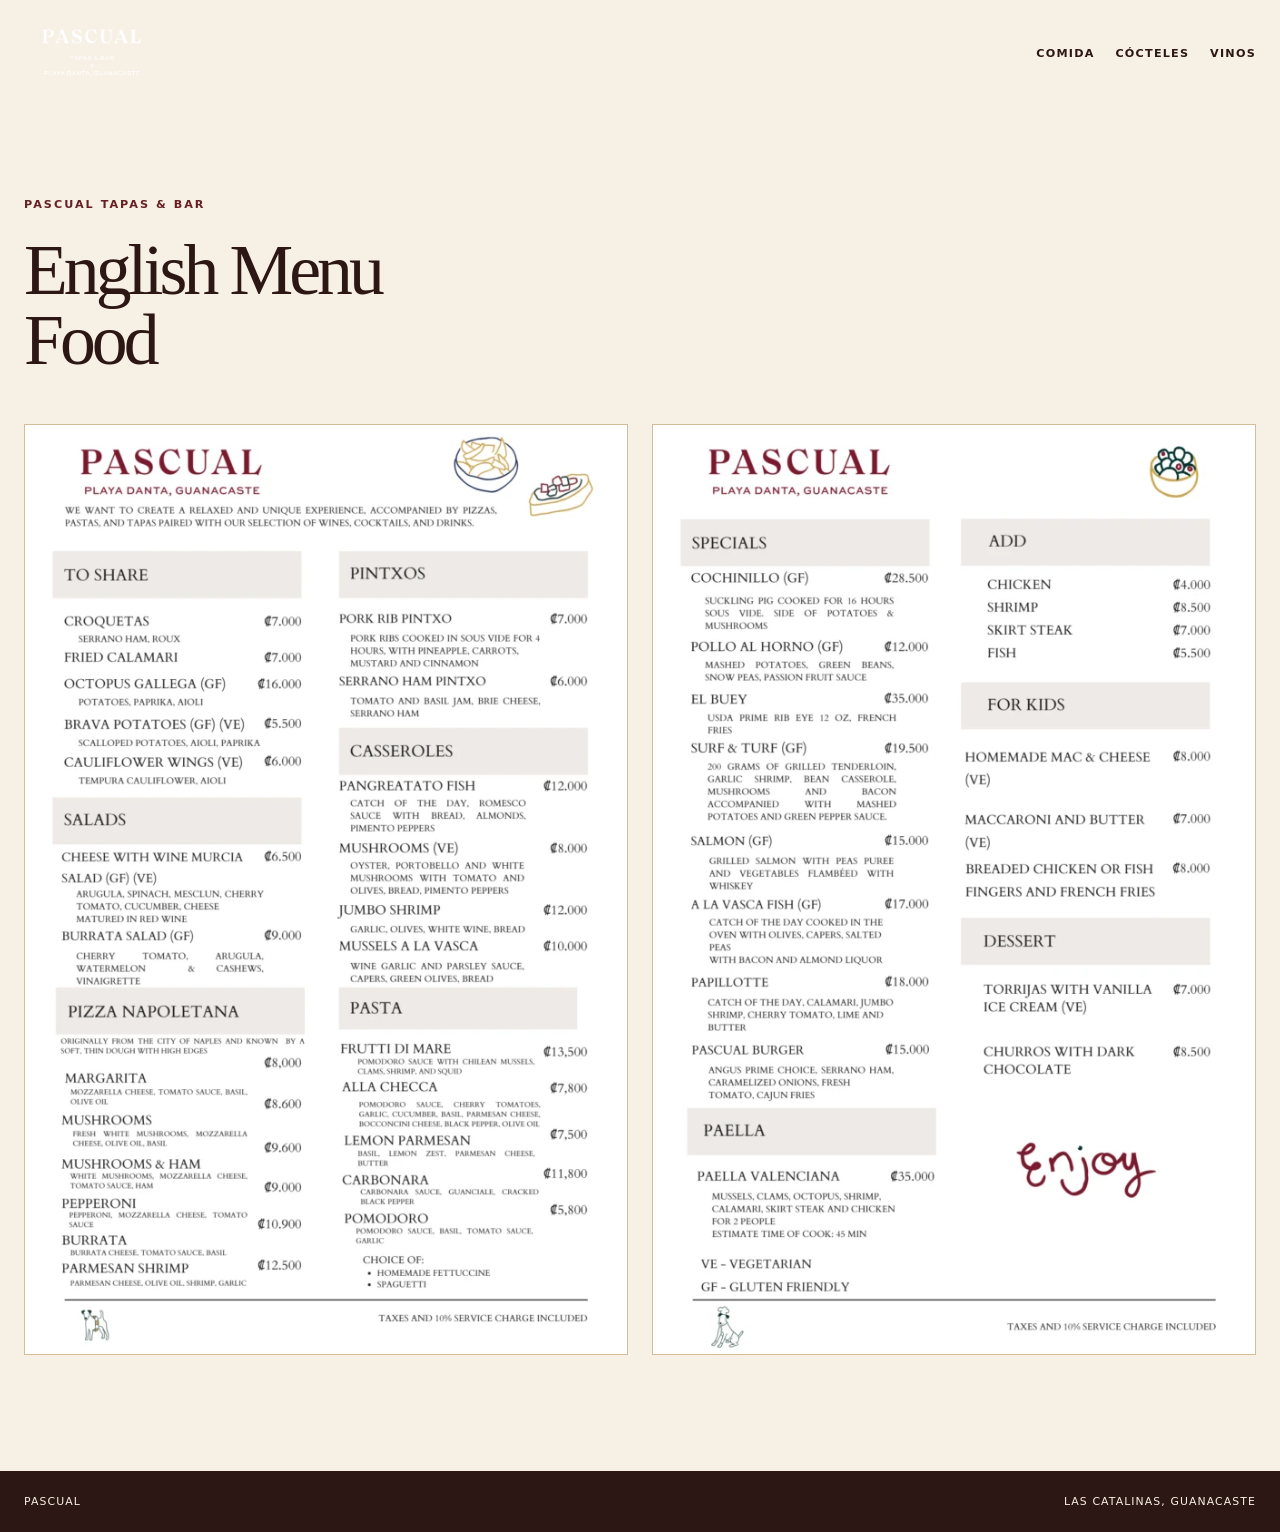
==== menu-english-food/index.html @ 980f8a2a "Build Pascual static site and redirects" ====
<!doctype html><html lang="en"><head><meta charset="utf-8"><meta name="viewport" content="width=device-width,initial-scale=1"><meta name="description" content="English food menu for Pascual Tapas & Bar in Las Catalinas, Guanacaste."><link rel="canonical" href="https://www.pascualcr.com/menu-english-food/"><title>English Menu — Food | Pascual</title><link rel="stylesheet" href="../assets/css/site.css"></head><body><header class="site-header"><a class="brand" href="/" aria-label="Pascual home"><img src="../assets/images/pascual-logo.webp" width="640" height="346" alt="Pascual Tapas & Bar"></a><nav aria-label="Menus"><a href="/menu-espanol-comida/">Comida</a><a href="/menu-espanol-cocteles/">Cócteles</a><a href="/menu-espanol-vinos/">Vinos</a></nav></header><main class="menu-page wrap"><p class="eyebrow">Pascual Tapas & Bar</p><h1>English Menu<br>Food</h1><div class="menu-pages"><img src="../assets/images/en-food-1.webp" width="663" height="1024" alt="English food menu, page 1"><img src="../assets/images/en-food-2.webp" width="663" height="1024" alt="English food menu, page 2" loading="lazy"></div></main><footer class="site-footer"><a href="/">Pascual</a><span>Las Catalinas, Guanacaste</span></footer></body></html>
---- assets/css/site.css ----
:root { --ink: #2d1715; --wine: #661f22; --cream: #f7f0e5; --sand: #e7d3b5; --line: #d5bd9c; color: var(--ink); font-family: Georgia, "Times New Roman", serif; background: var(--cream); }
* { box-sizing: border-box; }
html { scroll-behavior: smooth; }
body { margin: 0; }
a { color: inherit; }
.site-header { align-items: center; display: flex; justify-content: space-between; margin: auto; max-width: 82rem; min-height: 6.75rem; padding: .85rem 1.5rem; }
.brand { display: block; width: 8.5rem; }
.brand img { display: block; height: auto; width: 100%; }
nav { display: flex; font: 600 .7rem/1.2 system-ui, sans-serif; gap: 1.3rem; letter-spacing: .11em; text-transform: uppercase; }
nav a, .site-footer a { text-decoration: none; }
nav a:hover, nav a:focus-visible, .site-footer a:hover, .site-footer a:focus-visible { text-decoration: underline; text-underline-offset: .25em; }
.hero { background: var(--wine); color: var(--cream); display: grid; grid-template-columns: minmax(0, 1fr) minmax(20rem, 1fr); min-height: min(44rem, calc(100svh - 6.75rem)); }
.hero__copy { align-self: center; padding: clamp(3rem, 8vw, 8rem); }
.eyebrow { color: currentColor; font: 700 .7rem/1.2 system-ui, sans-serif; letter-spacing: .18em; margin: 0 0 1.5rem; text-transform: uppercase; }
h1, h2 { font-weight: 400; letter-spacing: -.055em; line-height: .98; }
h1 { font-size: clamp(3rem, 5.6vw, 6rem); margin: 0; max-width: 12ch; }
h2 { font-size: clamp(2.5rem, 5vw, 5.25rem); margin: 0; max-width: 15ch; }
.hero__lede { font: 400 clamp(1rem, 1.5vw, 1.2rem)/1.55 system-ui, sans-serif; margin: 1.75rem 0 2rem; max-width: 34rem; }
.button { border: 1px solid currentColor; display: inline-block; font: 700 .7rem/1 system-ui, sans-serif; letter-spacing: .12em; padding: 1rem 1.25rem; text-decoration: none; text-transform: uppercase; }
.button:hover, .button:focus-visible { background: var(--cream); color: var(--wine); }
.hero__image { height: 100%; min-height: 27rem; object-fit: cover; width: 100%; }
.wrap { margin: auto; max-width: 82rem; padding: clamp(4rem, 9vw, 8rem) 1.5rem; }
.about { display: grid; gap: 2rem; grid-template-columns: minmax(12rem, .7fr) minmax(20rem, 1.3fr); }
.about .eyebrow, .section-heading .eyebrow, .menu-page .eyebrow { color: var(--wine); }
.about__copy { font: 400 1.05rem/1.7 system-ui, sans-serif; margin-top: 2rem; max-width: 37rem; }
.about__copy p { margin: 0 0 1rem; }
.menu { border-top: 1px solid var(--line); }
.section-heading { margin-bottom: 2.7rem; }
.menu-grid { display: grid; gap: 1px; grid-template-columns: repeat(4, 1fr); }
.menu-card { background: var(--wine); color: var(--cream); min-height: 14rem; padding: 1.5rem; text-decoration: none; transition: background .18s ease; }
.menu-card:nth-child(even) { background: var(--ink); }
.menu-card:hover, .menu-card:focus-visible { background: #9b3e36; }
.menu-card span { display: block; font-size: clamp(1.9rem, 2.7vw, 3rem); letter-spacing: -.05em; margin-bottom: .5rem; }
.menu-card small { font: 600 .68rem/1.2 system-ui, sans-serif; letter-spacing: .13em; text-transform: uppercase; }
.gallery { display: grid; grid-template-columns: 1.15fr 1fr 1fr; }
.gallery img { aspect-ratio: 1 / 1; height: 100%; object-fit: cover; width: 100%; }
.visit { background: var(--sand); color: var(--ink); text-align: center; }
.visit h2 { margin-left: auto; margin-right: auto; }
.visit a { font: 600 .75rem/1.2 system-ui, sans-serif; letter-spacing: .1em; text-decoration-thickness: 1px; text-underline-offset: .35em; text-transform: uppercase; }
.site-footer { align-items: center; background: var(--ink); color: var(--cream); display: flex; font: .68rem/1.2 system-ui, sans-serif; justify-content: space-between; letter-spacing: .1em; padding: 1.5rem; text-transform: uppercase; }
.menu-page { min-height: calc(100svh - 10rem); padding-top: clamp(3rem, 7vw, 6rem); }
.menu-page__intro { font: 400 1rem/1.6 system-ui, sans-serif; margin: 1.5rem 0 2.5rem; }
.menu-pages { display: grid; gap: 1.5rem; grid-template-columns: repeat(auto-fit, minmax(min(100%, 22rem), 1fr)); margin-top: 3rem; max-width: 78rem; }
.menu-pages img { border: 1px solid var(--line); height: auto; width: 100%; }
@media (max-width: 700px) { .site-header { min-height: 5.5rem; } nav { gap: .75rem; } .brand { width: 6.7rem; } .hero { grid-template-columns: 1fr; } .hero__copy { padding-bottom: 4rem; padding-top: 4rem; } .hero__image { min-height: 22rem; } .about { grid-template-columns: 1fr; } .menu-grid { grid-template-columns: repeat(2, 1fr); } .menu-card { min-height: 10rem; } .gallery { grid-template-columns: repeat(3, 1fr); } .site-footer { gap: 1rem; } }
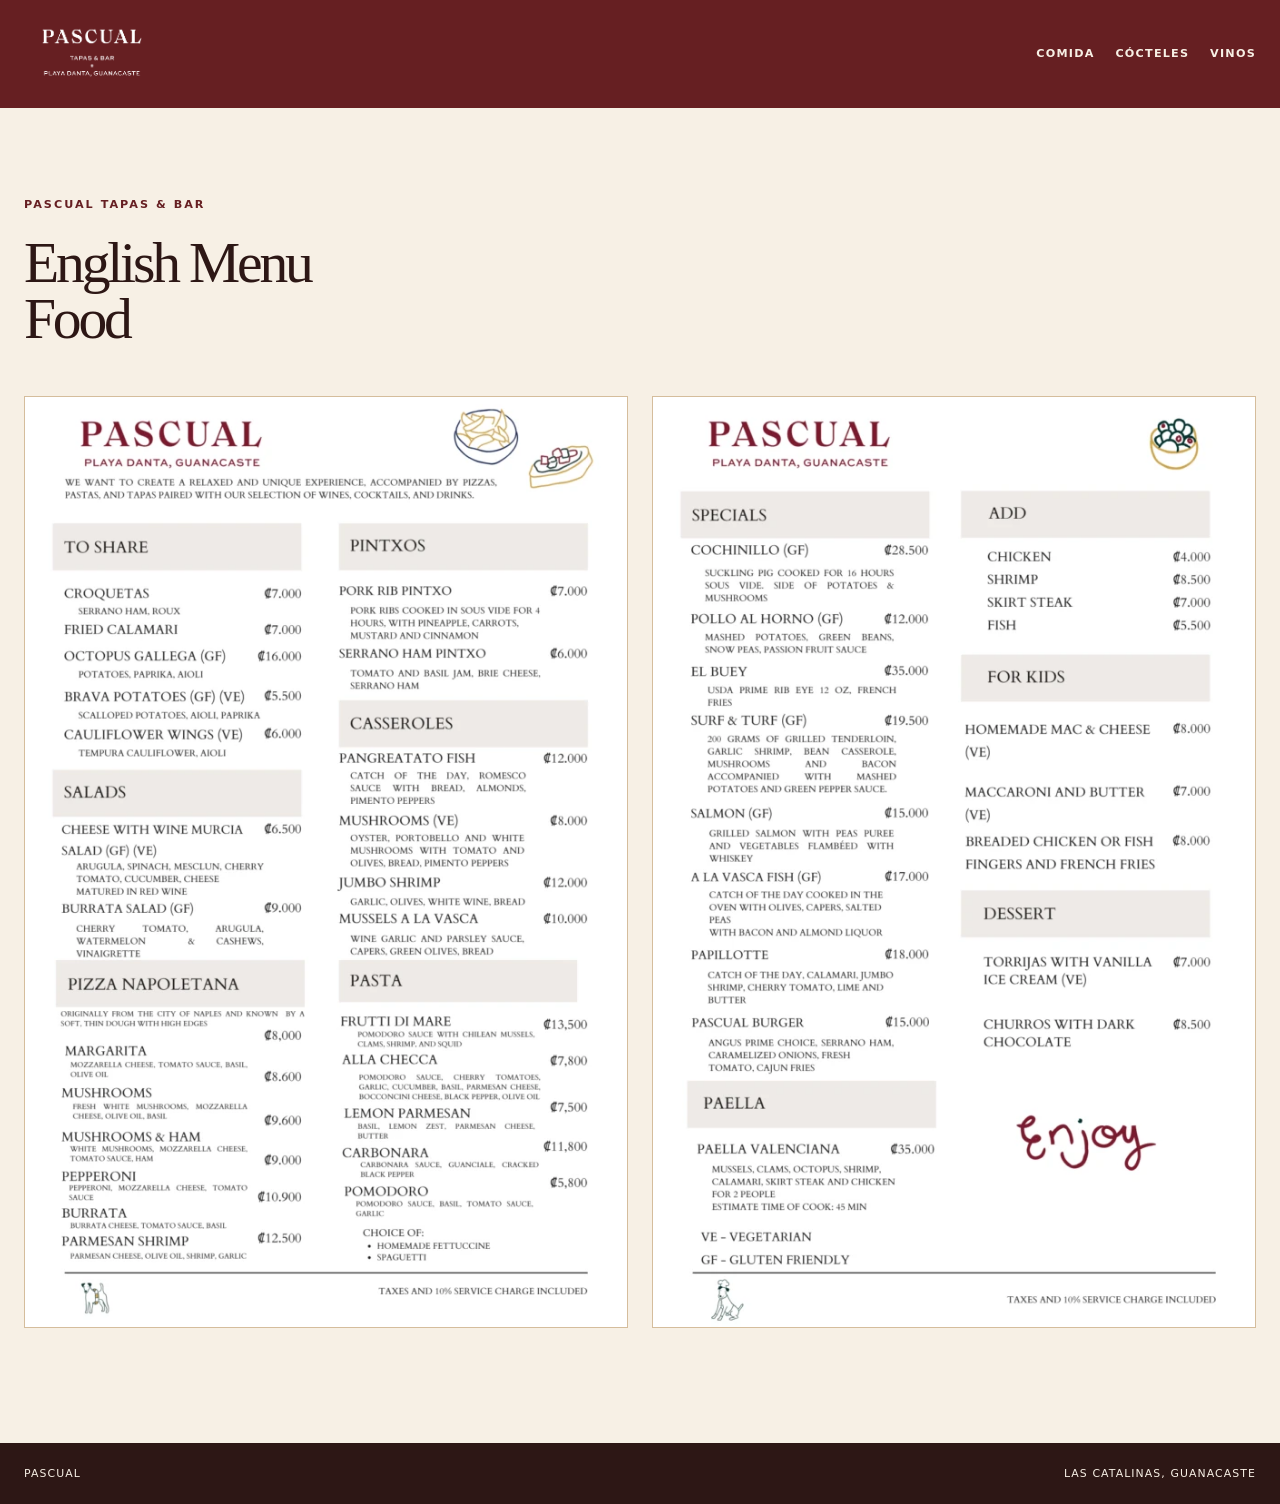
==== commit d1563702: "Add Google Analytics tracking" ====
--- a/menu-english-food/index.html
+++ b/menu-english-food/index.html
@@ -1 +1,32 @@
-<!doctype html><html lang="en"><head><meta charset="utf-8"><meta name="viewport" content="width=device-width,initial-scale=1"><meta name="description" content="English food menu for Pascual Tapas & Bar in Las Catalinas, Guanacaste."><link rel="canonical" href="https://www.pascualcr.com/menu-english-food/"><title>English Menu — Food | Pascual</title><link rel="stylesheet" href="../assets/css/site.css"></head><body><header class="site-header"><a class="brand" href="/" aria-label="Pascual home"><img src="../assets/images/pascual-logo.webp" width="640" height="346" alt="Pascual Tapas & Bar"></a><nav aria-label="Menus"><a href="/menu-espanol-comida/">Comida</a><a href="/menu-espanol-cocteles/">Cócteles</a><a href="/menu-espanol-vinos/">Vinos</a></nav></header><main class="menu-page wrap"><p class="eyebrow">Pascual Tapas & Bar</p><h1>English Menu<br>Food</h1><div class="menu-pages"><img src="../assets/images/en-food-1.webp" width="663" height="1024" alt="English food menu, page 1"><img src="../assets/images/en-food-2.webp" width="663" height="1024" alt="English food menu, page 2" loading="lazy"></div></main><footer class="site-footer"><a href="/">Pascual</a><span>Las Catalinas, Guanacaste</span></footer></body></html>
+<!DOCTYPE html>
+<html lang="en">
+  <head>
+    <!-- Google tag (gtag.js) -->
+    <script async src="https://www.googletagmanager.com/gtag/js?id=G-DFFGR6RVNK"></script>
+    <script>window.dataLayer=window.dataLayer||[];function gtag(){dataLayer.push(arguments);}gtag('js',new Date());gtag('config','G-DFFGR6RVNK');</script>
+  <meta name="generator" content="HTML Tidy for HTML5 for Apple macOS version 5.8.0">
+  <meta charset="utf-8">
+  <meta name="viewport" content="width=device-width,initial-scale=1">
+  <meta name="description" content="English food menu for Pascual Tapas &amp; Bar in Las Catalinas, Guanacaste.">
+  <link rel="canonical" href="https://www.pascualcr.com/menu-english-food/">
+  <title>English Menu — Food | Pascual</title>
+  <link rel="stylesheet" href="../assets/css/site.css">
+</head>
+<body>
+  <header class="site-header">
+    <a class="brand" href="/" aria-label="Pascual home"><img src="../assets/images/pascual-logo.webp" width="640" height="346" alt="Pascual Tapas &amp; Bar"></a>
+    <nav aria-label="Menus">
+      <a href="/menu-espanol-comida/">Comida</a><a href="/menu-espanol-cocteles/">Cócteles</a><a href="/menu-espanol-vinos/">Vinos</a>
+    </nav>
+  </header>
+  <main class="menu-page wrap">
+    <p class="eyebrow">Pascual Tapas & Bar</p>
+    <h1>English Menu<br>
+    Food</h1>
+    <div class="menu-pages"><img src="../assets/images/en-food-1.webp" width="663" height="1024" alt="English food menu, page 1"><img src="../assets/images/en-food-2.webp" width="663" height="1024" alt="English food menu, page 2" loading="lazy"></div>
+  </main>
+  <footer class="site-footer">
+    <a href="/">Pascual</a><span>Las Catalinas, Guanacaste</span>
+  </footer>
+</body>
+</html>
--- a/assets/css/site.css
+++ b/assets/css/site.css
@@ -3,19 +3,19 @@
 html { scroll-behavior: smooth; }
 body { margin: 0; }
 a { color: inherit; }
-.site-header { align-items: center; display: flex; justify-content: space-between; margin: auto; max-width: 82rem; min-height: 6.75rem; padding: .85rem 1.5rem; }
+.site-header { align-items: center; background: var(--wine); color: var(--cream); display: flex; justify-content: space-between; min-height: 6.75rem; padding: .85rem max(1.5rem, calc((100% - 79rem) / 2)); }
 .brand { display: block; width: 8.5rem; }
 .brand img { display: block; height: auto; width: 100%; }
 nav { display: flex; font: 600 .7rem/1.2 system-ui, sans-serif; gap: 1.3rem; letter-spacing: .11em; text-transform: uppercase; }
 nav a, .site-footer a { text-decoration: none; }
 nav a:hover, nav a:focus-visible, .site-footer a:hover, .site-footer a:focus-visible { text-decoration: underline; text-underline-offset: .25em; }
 .hero { background: var(--wine); color: var(--cream); display: grid; grid-template-columns: minmax(0, 1fr) minmax(20rem, 1fr); min-height: min(44rem, calc(100svh - 6.75rem)); }
-.hero__copy { align-self: center; padding: clamp(3rem, 8vw, 8rem); }
+.hero__copy { align-self: center; padding: clamp(3rem, 5vw, 5rem); }
 .eyebrow { color: currentColor; font: 700 .7rem/1.2 system-ui, sans-serif; letter-spacing: .18em; margin: 0 0 1.5rem; text-transform: uppercase; }
 h1, h2 { font-weight: 400; letter-spacing: -.055em; line-height: .98; }
-h1 { font-size: clamp(3rem, 5.6vw, 6rem); margin: 0; max-width: 12ch; }
+h1 { font-size: clamp(3rem, 4.5vw, 5rem); margin: 0; max-width: 12ch; }
 h2 { font-size: clamp(2.5rem, 5vw, 5.25rem); margin: 0; max-width: 15ch; }
-.hero__lede { font: 400 clamp(1rem, 1.5vw, 1.2rem)/1.55 system-ui, sans-serif; margin: 1.75rem 0 2rem; max-width: 34rem; }
+.hero__lede { font: 400 clamp(1rem, 1.5vw, 1.2rem)/1.55 system-ui, sans-serif; margin: 1.1rem 0 1.5rem; max-width: 34rem; }
 .button { border: 1px solid currentColor; display: inline-block; font: 700 .7rem/1 system-ui, sans-serif; letter-spacing: .12em; padding: 1rem 1.25rem; text-decoration: none; text-transform: uppercase; }
 .button:hover, .button:focus-visible { background: var(--cream); color: var(--wine); }
 .hero__image { height: 100%; min-height: 27rem; object-fit: cover; width: 100%; }
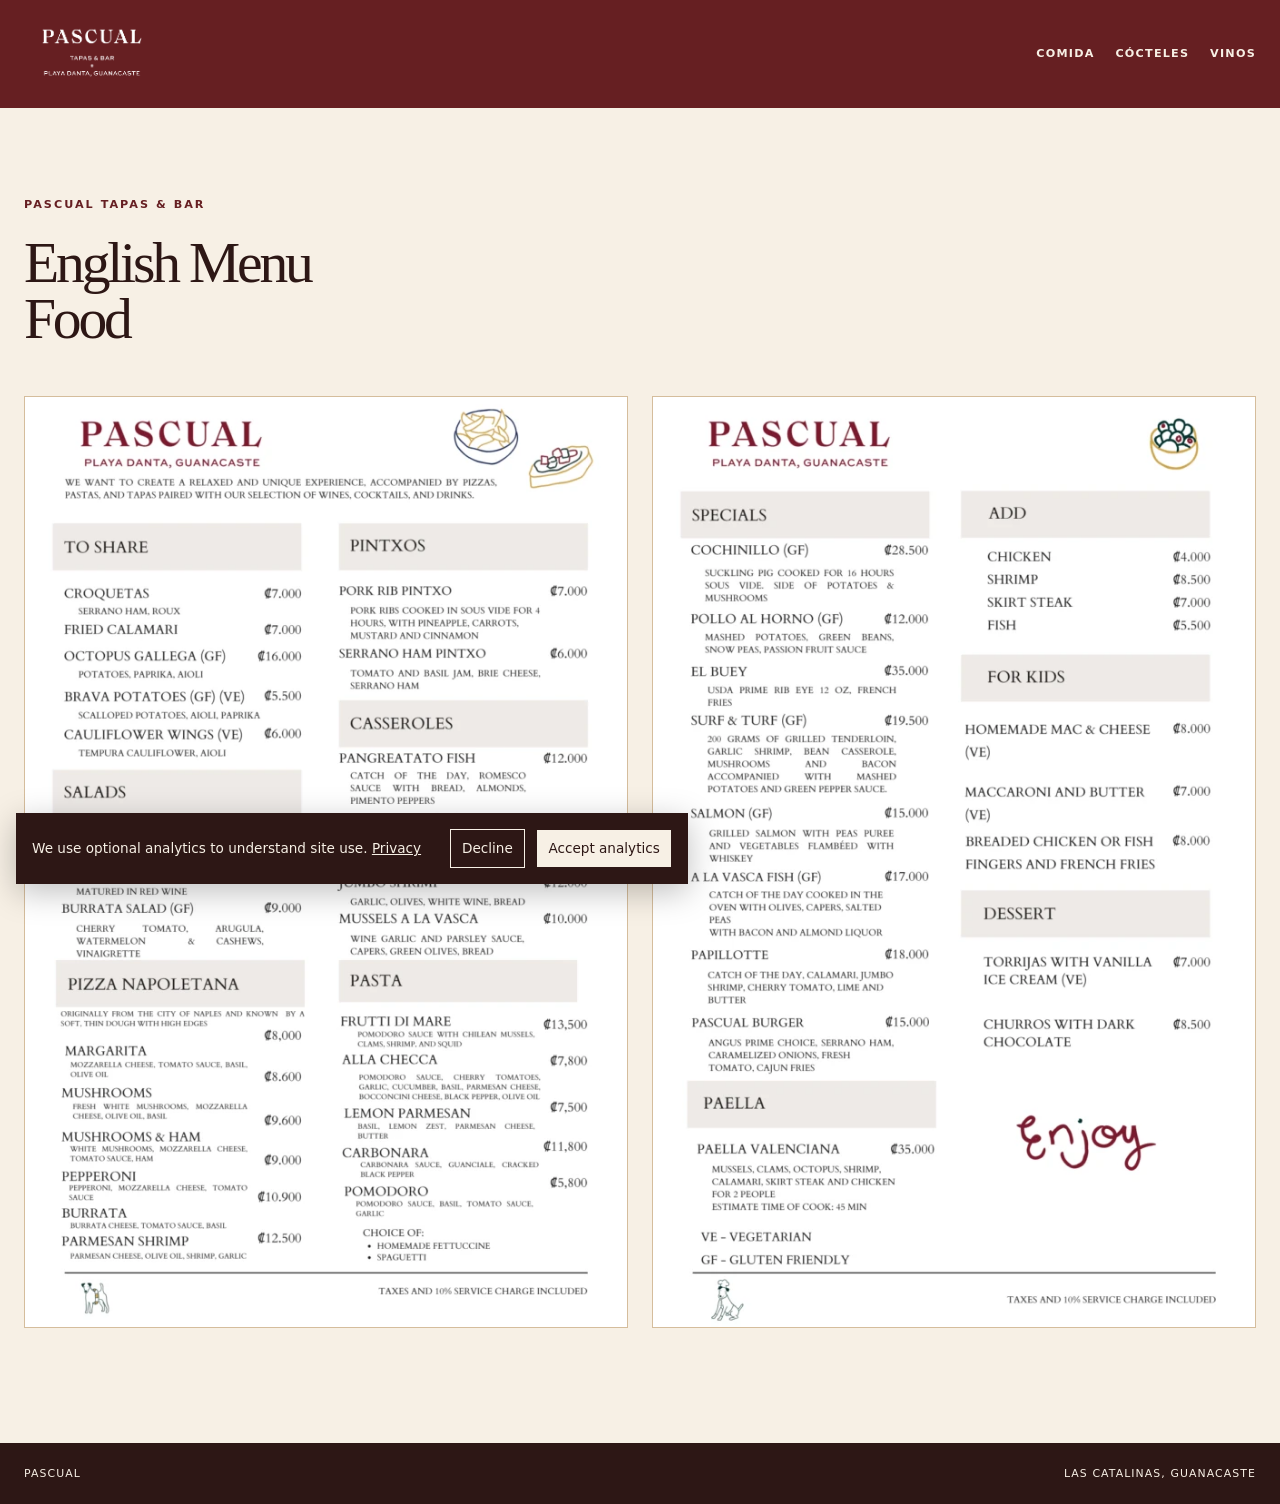
==== commit 9f0724d3: "Add consent-based analytics and social metadata" ====
--- a/menu-english-food/index.html
+++ b/menu-english-food/index.html
@@ -1,18 +1,21 @@
 <!DOCTYPE html>
 <html lang="en">
   <head>
-    <!-- Google tag (gtag.js) -->
-    <script async src="https://www.googletagmanager.com/gtag/js?id=G-DFFGR6RVNK"></script>
-    <script>window.dataLayer=window.dataLayer||[];function gtag(){dataLayer.push(arguments);}gtag('js',new Date());gtag('config','G-DFFGR6RVNK');</script>
-  <meta name="generator" content="HTML Tidy for HTML5 for Apple macOS version 5.8.0">
+    <meta name="ga-measurement-id" content="G-DFFGR6RVNK">
+    <script src="/assets/js/analytics.js" defer></script>
   <meta charset="utf-8">
   <meta name="viewport" content="width=device-width,initial-scale=1">
   <meta name="description" content="English food menu for Pascual Tapas &amp; Bar in Las Catalinas, Guanacaste.">
   <link rel="canonical" href="https://www.pascualcr.com/menu-english-food/">
+  <meta property="og:title" content="English Menu — Food | Pascual">
+  <meta property="og:description" content="English food menu for Pascual Tapas &amp; Bar in Las Catalinas, Guanacaste.">
+  <meta property="og:type" content="website">
+  <meta property="og:url" content="https://www.pascualcr.com/menu-english-food/">
+  <meta name="twitter:card" content="summary">
   <title>English Menu — Food | Pascual</title>
   <link rel="stylesheet" href="../assets/css/site.css">
 </head>
-<body>
+<body data-page-type="menu" data-menu-name="English food">
   <header class="site-header">
     <a class="brand" href="/" aria-label="Pascual home"><img src="../assets/images/pascual-logo.webp" width="640" height="346" alt="Pascual Tapas &amp; Bar"></a>
     <nav aria-label="Menus">
--- a/assets/css/site.css
+++ b/assets/css/site.css
@@ -42,4 +42,5 @@
 .menu-page__intro { font: 400 1rem/1.6 system-ui, sans-serif; margin: 1.5rem 0 2.5rem; }
 .menu-pages { display: grid; gap: 1.5rem; grid-template-columns: repeat(auto-fit, minmax(min(100%, 22rem), 1fr)); margin-top: 3rem; max-width: 78rem; }
 .menu-pages img { border: 1px solid var(--line); height: auto; width: 100%; }
+.analytics-notice { align-items: center; background: var(--ink); bottom: 1rem; box-shadow: 0 .5rem 2rem rgba(0,0,0,.25); color: var(--cream); display: flex; flex-wrap: wrap; font: .85rem/1.4 system-ui, sans-serif; gap: .7rem; left: 1rem; max-width: 42rem; padding: 1rem; position: fixed; right: 1rem; z-index: 10; }.analytics-notice p { flex: 1 1 16rem; margin: 0; }.analytics-notice a { color: inherit; }.analytics-notice button { background: transparent; border: 1px solid currentColor; color: inherit; cursor: pointer; font: inherit; padding: .55rem .7rem; }.analytics-notice button[data-choice="accepted"] { background: var(--cream); color: var(--ink); }
 @media (max-width: 700px) { .site-header { min-height: 5.5rem; } nav { gap: .75rem; } .brand { width: 6.7rem; } .hero { grid-template-columns: 1fr; } .hero__copy { padding-bottom: 4rem; padding-top: 4rem; } .hero__image { min-height: 22rem; } .about { grid-template-columns: 1fr; } .menu-grid { grid-template-columns: repeat(2, 1fr); } .menu-card { min-height: 10rem; } .gallery { grid-template-columns: repeat(3, 1fr); } .site-footer { gap: 1rem; } }
